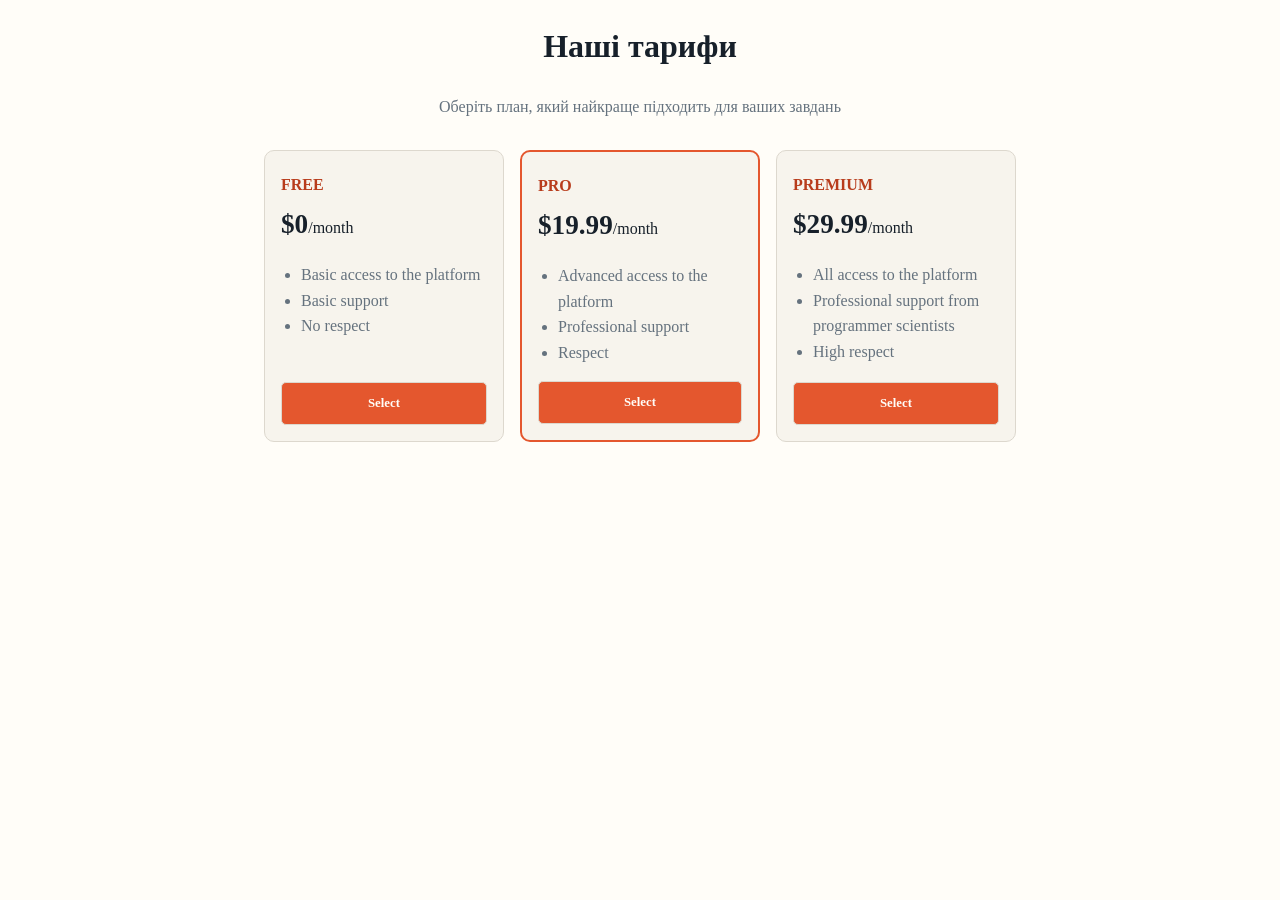
==== pages/subscriptions.html @ 5e73bccf "feat: created subscriptions page" ====
<!doctype html>
<html lang="en">
  <head>
    <meta charset="UTF-8" />
    <meta name="viewport" content="width=device-width, initial-scale=1.0" />
    <title>Підписки</title>
    <link rel="stylesheet" href="../styles/sub_styles.css" />
  </head>
  <body>
    <header class="sub-header">
      <h1>Наші тарифи</h1>
      <p>Оберіть план, який найкраще підходить для ваших завдань</p>
    </header>
    
    <main>
        <div class="container">
            <article class="subCard">
                <h4>FREE</h4>
                <p><span>$0</span>/month</p>
                    <ul>
                    <li>Basic access to the platform</li>
                    <li>Basic support</li>
                    <li>No respect</li>
                </ul>
                <button class="btn">Select</button>
            </article>
            <article class="subCard subCard--featured">
                <h4>PRO</h4>
                <p><span>$19.99</span>/month</p>
                <ul>
                    <li>Advanced access to the platform</li>
                    <li>Professional support</li>
                    <li>Respect</li>
                </ul>
                <button class="btn">Select</button>
            </article>
            <article class="subCard">
                <h4>PREMIUM</h4>
                <p><span>$29.99</span>/month</p>
                <ul>
                    <li>All access to the platform</li>
                    <li>Professional support from programmer scientists</li>
                    <li>High respect</li>
                </ul>
                <button class="btn">Select</button>
            </article>
        </div>
    </main>
  </body>
</html>
---- styles/sub_styles.css ----
:root {
    --ink: #17202a;
    --muted: #65727e;
    --paper: #f7f4ed;
    --surface: #fffdf8;
    --accent: #e4572e;
    --accent-dark: #b83c1c;
    --line: #ddd8ce;

    --font-family-base: Georgia, "Times New Roman", serif;
    --font-size-base: 16px;

    --spacing-sm: 8px;
    --spacing-md: 16px;
    --spacing-lg: 24px;
    --spacing-xl: 32px;

    --border-radius: 10px;
}

* {
    box-sizing: border-box;
}

body {
    margin: 0;
    color: var(--ink);
    background: var(--surface);
    font-family: var(--font-family-base);
    font-size: var(--font-size-base);
    line-height: 1.6;
}

.container {
    display: flex;
    gap: var(--spacing-md);
    flex-wrap: wrap;
    align-items: stretch;
    justify-content: center;

    width: 100%;
    margin: 0 auto;
}

.subCard {
    display: flex;
    flex-direction: column;

    width: 240px;
    padding: 0 var(--spacing-md) var(--spacing-md);

    border: 1px solid var(--line);
    border-radius: var(--border-radius);
    background: var(--paper);
}

.subCard--featured {
    border-color: var(--accent);
    border-width: 2px;
}

.subCard p {
    margin: 0 0 var(--spacing-md);
}

.subCard span {
    font-weight: 600;
    font-size: 1.7rem;
}

.subCard h4 {
    margin-bottom: 5px;
    color: var(--accent-dark);
}

.subCard ul {
    margin: 0 0 var(--spacing-md) 20px;
    padding: 0;
}

.subCard li {
    color: var(--muted);
}

.btn {
    width: 100%;
    margin-top: auto;
    padding: 10px;

    border: 1px solid var(--line);
    border-radius: 5px;

    background: var(--accent);
    color: var(--surface);

    font: inherit;
    font-size: 0.8rem;
    font-weight: 600;
}

.btn:hover {
    background: var(--accent-dark);
    cursor: pointer;
}

/* Sub header */

header {
    margin-bottom: 30px;
    text-align: center;
}

header h2 {
    margin-bottom: 5px;
}

header p {
    color: var(--muted);
}

@media (max-width: 768px) {
    .container {
        flex-direction: column;
        align-items: center;
    }

    .subCard {
        width: min(100%, 320px);
    }
}
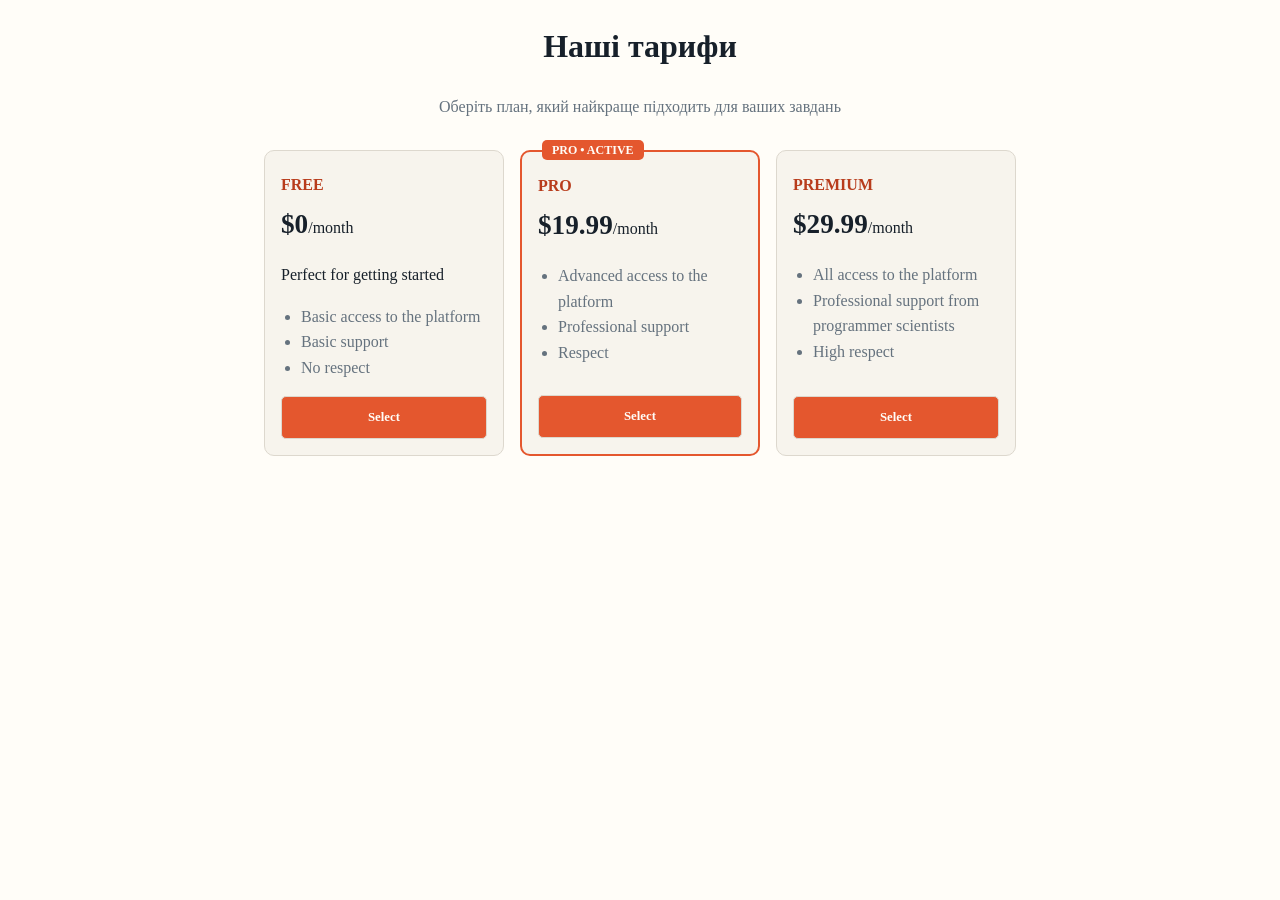
==== commit 21217d90: "feat: added active pro card" ====
--- a/pages/subscriptions.html
+++ b/pages/subscriptions.html
@@ -4,6 +4,7 @@
     <meta charset="UTF-8" />
     <meta name="viewport" content="width=device-width, initial-scale=1.0" />
     <title>Підписки</title>
+    <meta name="description" content="Choose the best plan for your needs">
     <link rel="stylesheet" href="../styles/sub_styles.css" />
   </head>
   <body>
@@ -17,7 +18,8 @@
             <article class="subCard">
                 <h4>FREE</h4>
                 <p><span>$0</span>/month</p>
-                    <ul>
+                <p>Perfect for getting started</p>
+                <ul>
                     <li>Basic access to the platform</li>
                     <li>Basic support</li>
                     <li>No respect</li>
@@ -25,6 +27,7 @@
                 <button class="btn">Select</button>
             </article>
             <article class="subCard subCard--featured">
+                <div class="featured-label">PRO • ACTIVE</div>
                 <h4>PRO</h4>
                 <p><span>$19.99</span>/month</p>
                 <ul>
--- a/styles/sub_styles.css
+++ b/styles/sub_styles.css
@@ -55,8 +55,26 @@
 }
 
 .subCard--featured {
+    position: relative;
     border-color: var(--accent);
     border-width: 2px;
+}
+
+.featured-label {
+    position: absolute;
+    top: -12px;
+    left: 20px;
+
+    padding: 2px 10px;
+
+    border-radius: 5px;
+    background: var(--accent);
+    color: var(--surface);
+
+    font-family: var(--font-family-base);
+    font-size: 0.75rem;
+    font-weight: 600;
+    line-height: 1.4;
 }
 
 .subCard p {
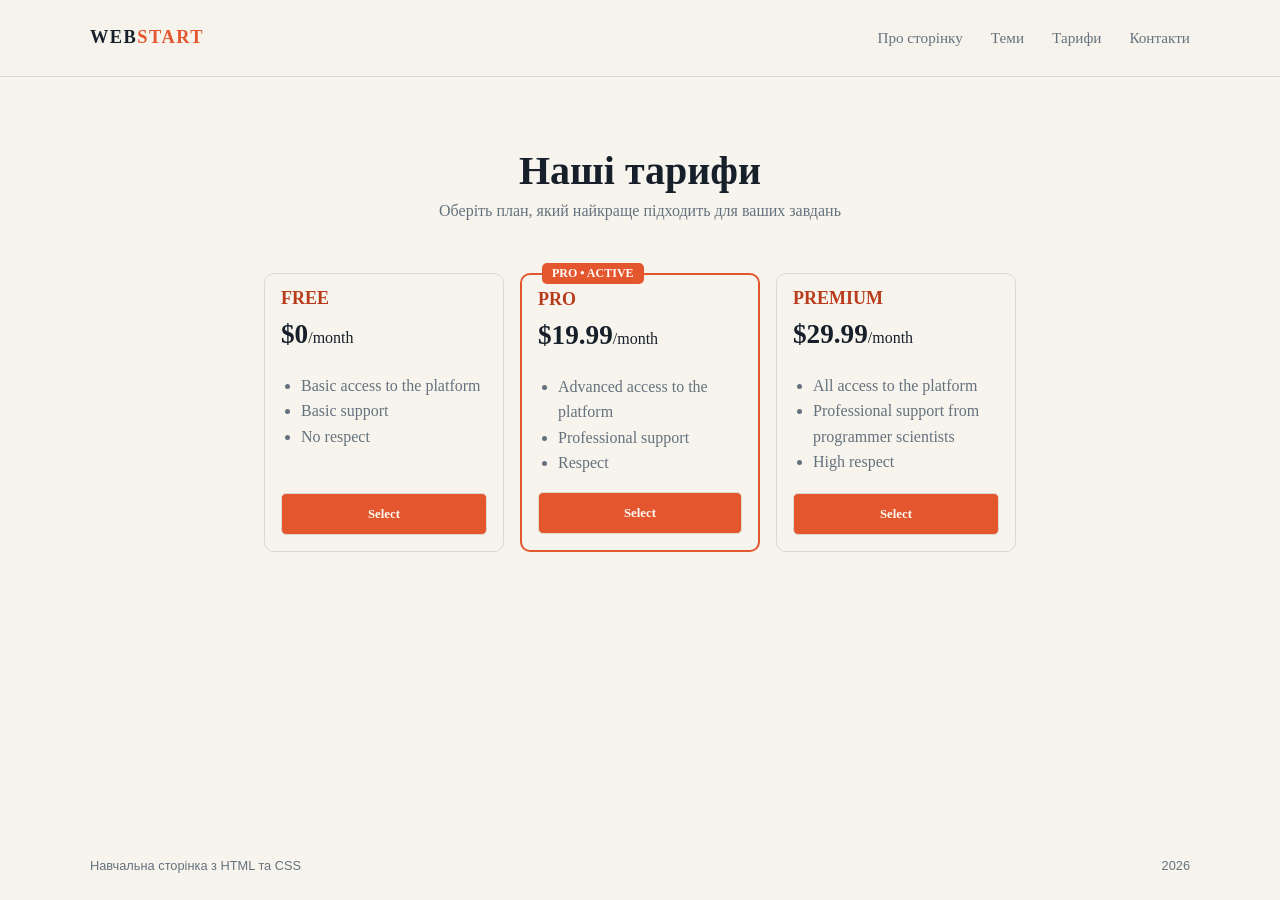
==== commit d035e738: "feat: optimized webpage structure, metadata, and content" ====
--- a/pages/subscriptions.html
+++ b/pages/subscriptions.html
@@ -1,53 +1,81 @@
 <!doctype html>
-<html lang="en">
+<html lang="uk">
   <head>
     <meta charset="UTF-8" />
     <meta name="viewport" content="width=device-width, initial-scale=1.0" />
-    <title>Підписки</title>
-    <meta name="description" content="Choose the best plan for your needs">
+    <title>Тарифи</title>
+    <meta
+      name="description"
+      content="Оберіть тарифний план для навчання та роботи з веброзробкою"
+    />
+    <link
+      rel="canonical"
+      href="https://shoro749.github.io/Lab1HTML/pages/subscriptions.html"
+    />
+    <link rel="stylesheet" href="../styles/styles.css" />
     <link rel="stylesheet" href="../styles/sub_styles.css" />
   </head>
   <body>
-    <header class="sub-header">
-      <h1>Наші тарифи</h1>
-      <p>Оберіть план, який найкраще підходить для ваших завдань</p>
+    <header class="site-header">
+      <div class="container header-content">
+        <a class="logo" href="../index.html#top">WEB<span>START</span></a>
+        <nav aria-label="Головна навігація">
+          <a href="../index.html#about">Про сторінку</a>
+          <a href="../index.html#topics">Теми</a>
+          <a href="#plans">Тарифи</a>
+          <a href="../index.html#contacts">Контакти</a>
+        </nav>
+      </div>
     </header>
-    
+
     <main>
+      <section class="plans" id="plans">
+        <div class="plans-heading">
+          <h1>Наші тарифи</h1>
+          <p>Оберіть план, який найкраще підходить для ваших завдань</p>
+        </div>
+        <br/>
         <div class="container">
-            <article class="subCard">
-                <h4>FREE</h4>
-                <p><span>$0</span>/month</p>
-                <p>Perfect for getting started</p>
-                <ul>
-                    <li>Basic access to the platform</li>
-                    <li>Basic support</li>
-                    <li>No respect</li>
-                </ul>
-                <button class="btn">Select</button>
-            </article>
-            <article class="subCard subCard--featured">
-                <div class="featured-label">PRO • ACTIVE</div>
-                <h4>PRO</h4>
-                <p><span>$19.99</span>/month</p>
-                <ul>
-                    <li>Advanced access to the platform</li>
-                    <li>Professional support</li>
-                    <li>Respect</li>
-                </ul>
-                <button class="btn">Select</button>
-            </article>
-            <article class="subCard">
-                <h4>PREMIUM</h4>
-                <p><span>$29.99</span>/month</p>
-                <ul>
-                    <li>All access to the platform</li>
-                    <li>Professional support from programmer scientists</li>
-                    <li>High respect</li>
-                </ul>
-                <button class="btn">Select</button>
-            </article>
+          <article class="subCard">
+            <h2>FREE</h2>
+            <p><span>$0</span>/month</p>
+            <ul>
+              <li>Basic access to the platform</li>
+              <li>Basic support</li>
+              <li>No respect</li>
+            </ul>
+            <button class="btn" type="button">Select</button>
+          </article>
+          <article class="subCard subCard--featured">
+            <div class="featured-label">PRO • ACTIVE</div>
+            <h2>PRO</h2>
+            <p><span>$19.99</span>/month</p>
+            <ul>
+              <li>Advanced access to the platform</li>
+              <li>Professional support</li>
+              <li>Respect</li>
+            </ul>
+            <button class="btn" type="button">Select</button>
+          </article>
+          <article class="subCard">
+            <h2>PREMIUM</h2>
+            <p><span>$29.99</span>/month</p>
+            <ul>
+              <li>All access to the platform</li>
+              <li>Professional support from programmer scientists</li>
+              <li>High respect</li>
+            </ul>
+            <button class="btn" type="button">Select</button>
+          </article>
         </div>
+      </section>
     </main>
+
+    <footer class="site-footer" id="contacts">
+      <div class="container footer-content">
+        <p>Навчальна сторінка з HTML та CSS</p>
+        <p>2026</p>
+      </div>
+    </footer>
   </body>
 </html>
--- a/styles/styles.css
+++ b/styles/styles.css
@@ -0,0 +1,291 @@
+:root {
+    --ink: #17202a;
+    --muted: #65727e;
+    --paper: #f7f4ed;
+    --surface: #fffdf8;
+    --accent: #e4572e;
+    --accent-dark: #b83c1c;
+    --line: #ddd8ce;
+}
+
+* {
+    box-sizing: border-box;
+}
+
+html {
+    scroll-behavior: smooth;
+}
+
+body {
+    margin: 0;
+    display: flex;
+    flex-direction: column;
+    min-height: 100vh;
+    color: var(--ink);
+    background: var(--paper);
+    font-family: Georgia, "Times New Roman", serif;
+    line-height: 1.6;
+}
+
+main {
+    flex: 1;
+}
+
+.container {
+    width: min(1100px, calc(100% - 40px));
+    margin: 0 auto;
+}
+
+.site-header {
+    border-bottom: 1px solid var(--line);
+    background: rgba(247, 244, 237, 0.92);
+}
+
+.header-content,
+.footer-content {
+    display: flex;
+    align-items: center;
+    justify-content: space-between;
+    gap: 24px;
+}
+
+.header-content {
+    min-height: 76px;
+}
+
+.logo {
+    color: var(--ink);
+    font-size: 1.15rem;
+    font-weight: 700;
+    letter-spacing: 0.08em;
+    text-decoration: none;
+}
+
+.logo span {
+    color: var(--accent);
+}
+
+nav {
+    display: flex;
+    gap: 28px;
+}
+
+nav a {
+    color: var(--muted);
+    font-size: 0.95rem;
+    text-decoration: none;
+}
+
+nav a:hover,
+nav a:focus-visible {
+    color: var(--accent-dark);
+}
+
+.hero {
+    display: grid;
+    grid-template-columns: minmax(0, 1.15fr) minmax(260px, 0.85fr);
+    align-items: center;
+    gap: 70px;
+    min-height: 500px;
+    padding-top: 72px;
+    padding-bottom: 82px;
+}
+
+.eyebrow {
+    margin: 0 0 12px;
+    color: var(--accent-dark);
+    font-family: Arial, sans-serif;
+    font-size: 0.75rem;
+    font-weight: 700;
+    letter-spacing: 0.14em;
+    text-transform: uppercase;
+}
+
+h1,
+h2,
+h3,
+p {
+    margin-top: 0;
+}
+
+h1 {
+    max-width: 650px;
+    margin-bottom: 22px;
+    font-size: clamp(2.6rem, 6vw, 5.2rem);
+    line-height: 0.98;
+    letter-spacing: -0.03em;
+}
+
+.hero-text {
+    max-width: 560px;
+    margin-bottom: 30px;
+    color: var(--muted);
+    font-size: 1.15rem;
+}
+
+.button {
+    display: inline-block;
+    padding: 13px 22px;
+    color: #fff;
+    background: var(--accent);
+    font-family: Arial, sans-serif;
+    font-size: 0.9rem;
+    font-weight: 700;
+    text-decoration: none;
+}
+
+.button:hover,
+.button:focus-visible {
+    background: var(--accent-dark);
+}
+
+.hero-art {
+    position: relative;
+    display: grid;
+    place-items: center;
+    min-height: 280px;
+    border: 1px solid var(--ink);
+    background: var(--accent);
+    transform: rotate(3deg);
+}
+
+.hero-art::before {
+    position: absolute;
+    inset: 16px;
+    border: 1px solid rgba(255, 255, 255, 0.55);
+    content: "";
+}
+
+.code-mark {
+    color: #fff;
+    font-family: Arial, sans-serif;
+    font-size: clamp(3.5rem, 10vw, 7rem);
+    font-weight: 900;
+    letter-spacing: -0.12em;
+    transform: rotate(-3deg);
+}
+
+.spark {
+    position: absolute;
+    width: 12px;
+    height: 12px;
+    background: #f7d154;
+}
+
+.spark-one {
+    top: 28px;
+    right: 34px;
+}
+
+.spark-two {
+    bottom: 28px;
+    left: 34px;
+}
+
+.topics {
+    padding: 72px 0 86px;
+    background: var(--surface);
+}
+
+.section-heading {
+    display: flex;
+    align-items: end;
+    justify-content: space-between;
+    gap: 24px;
+    margin-bottom: 34px;
+}
+
+h2 {
+    max-width: 510px;
+    margin-bottom: 0;
+    font-size: clamp(2rem, 4vw, 3.3rem);
+    line-height: 1.05;
+}
+
+.topic-grid {
+    display: grid;
+    grid-template-columns: repeat(3, 1fr);
+    gap: 16px;
+}
+
+.topic-card {
+    min-height: 230px;
+    padding: 25px;
+    border: 1px solid var(--line);
+    background: var(--paper);
+}
+
+.topic-number {
+    display: block;
+    margin-bottom: 34px;
+    color: var(--accent);
+    font-family: Arial, sans-serif;
+    font-size: 0.8rem;
+    font-weight: 700;
+}
+
+h3 {
+    margin-bottom: 8px;
+    font-size: 1.55rem;
+}
+
+.topic-card p {
+    margin-bottom: 0;
+    color: var(--muted);
+}
+
+.site-footer {
+    padding: 24px 0;
+    color: var(--muted);
+    font-family: Arial, sans-serif;
+    font-size: 0.8rem;
+}
+
+.footer-content p {
+    margin-bottom: 0;
+}
+
+@media (max-width: 700px) {
+    .container {
+        width: min(100% - 28px, 520px);
+    }
+
+    .header-content {
+        align-items: flex-start;
+        flex-direction: column;
+        justify-content: center;
+        gap: 8px;
+    }
+
+    nav {
+        gap: 16px;
+        flex-wrap: wrap;
+    }
+
+    .hero {
+        grid-template-columns: 1fr;
+        gap: 42px;
+        min-height: auto;
+        padding-top: 56px;
+        padding-bottom: 62px;
+    }
+
+    h1 {
+        font-size: clamp(2.7rem, 14vw, 4.4rem);
+    }
+
+    .hero-art {
+        min-height: 220px;
+    }
+
+    .section-heading,
+    .footer-content {
+        align-items: flex-start;
+        flex-direction: column;
+        gap: 10px;
+    }
+
+    .topic-grid {
+        grid-template-columns: 1fr;
+    }
+}
--- a/styles/sub_styles.css
+++ b/styles/sub_styles.css
@@ -1,15 +1,4 @@
 :root {
-    --ink: #17202a;
-    --muted: #65727e;
-    --paper: #f7f4ed;
-    --surface: #fffdf8;
-    --accent: #e4572e;
-    --accent-dark: #b83c1c;
-    --line: #ddd8ce;
-
-    --font-family-base: Georgia, "Times New Roman", serif;
-    --font-size-base: 16px;
-
     --spacing-sm: 8px;
     --spacing-md: 16px;
     --spacing-lg: 24px;
@@ -18,20 +7,7 @@
     --border-radius: 10px;
 }
 
-* {
-    box-sizing: border-box;
-}
-
-body {
-    margin: 0;
-    color: var(--ink);
-    background: var(--surface);
-    font-family: var(--font-family-base);
-    font-size: var(--font-size-base);
-    line-height: 1.6;
-}
-
-.container {
+.plans > .container {
     display: flex;
     gap: var(--spacing-md);
     flex-wrap: wrap;
@@ -40,6 +16,23 @@
 
     width: 100%;
     margin: 0 auto;
+}
+
+.plans-heading {
+    margin: 72px auto var(--spacing-lg);
+    text-align: center;
+}
+
+.plans-heading h1 {
+    max-width: none;
+    margin-bottom: 5px;
+    font-size: 2.5rem;
+    line-height: 1.1;
+    letter-spacing: normal;
+}
+
+.plans-heading p {
+    color: var(--muted);
 }
 
 .subCard {
@@ -71,7 +64,6 @@
     background: var(--accent);
     color: var(--surface);
 
-    font-family: var(--font-family-base);
     font-size: 0.75rem;
     font-weight: 600;
     line-height: 1.4;
@@ -86,9 +78,11 @@
     font-size: 1.7rem;
 }
 
-.subCard h4 {
+.subCard h2 {
     margin-bottom: 5px;
     color: var(--accent-dark);
+    font-size: 18px;
+    margin-top: 15px;
 }
 
 .subCard ul {
@@ -121,23 +115,8 @@
     cursor: pointer;
 }
 
-/* Sub header */
-
-header {
-    margin-bottom: 30px;
-    text-align: center;
-}
-
-header h2 {
-    margin-bottom: 5px;
-}
-
-header p {
-    color: var(--muted);
-}
-
 @media (max-width: 768px) {
-    .container {
+    .plans > .container {
         flex-direction: column;
         align-items: center;
     }
